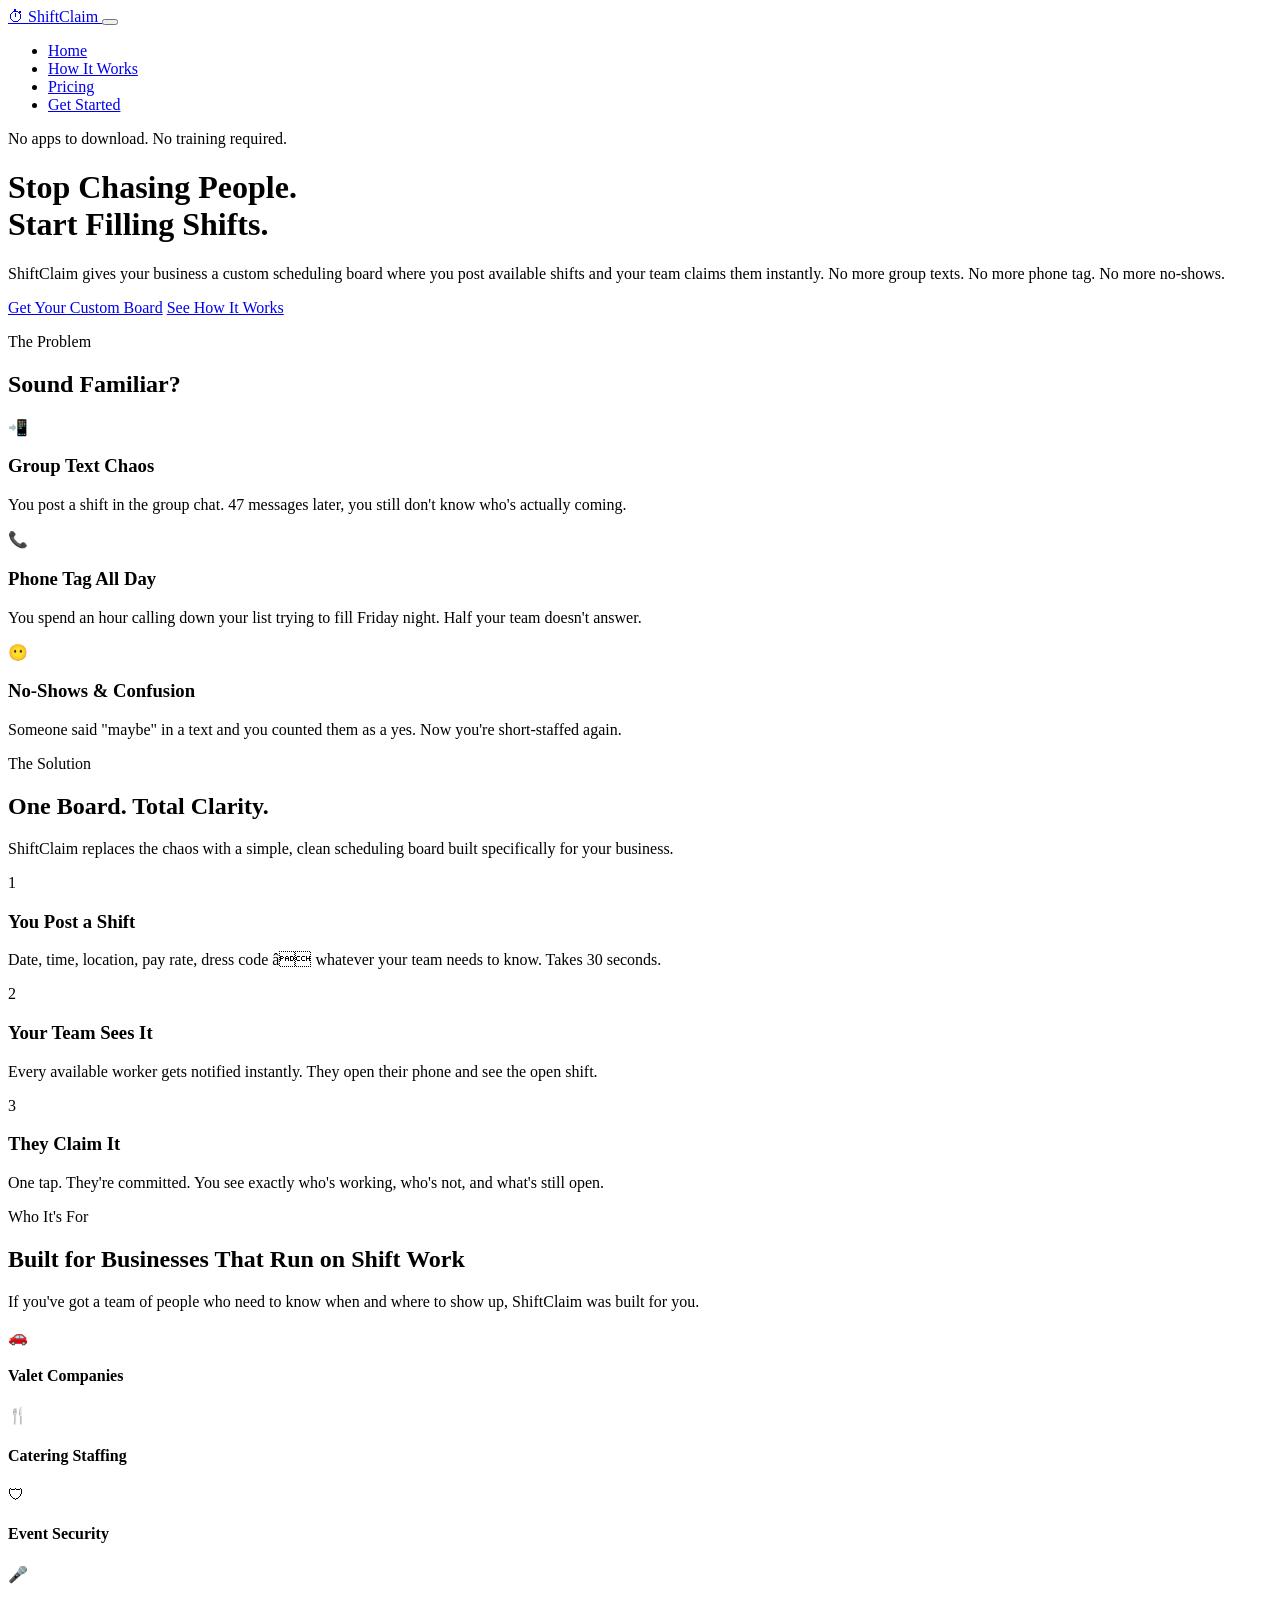
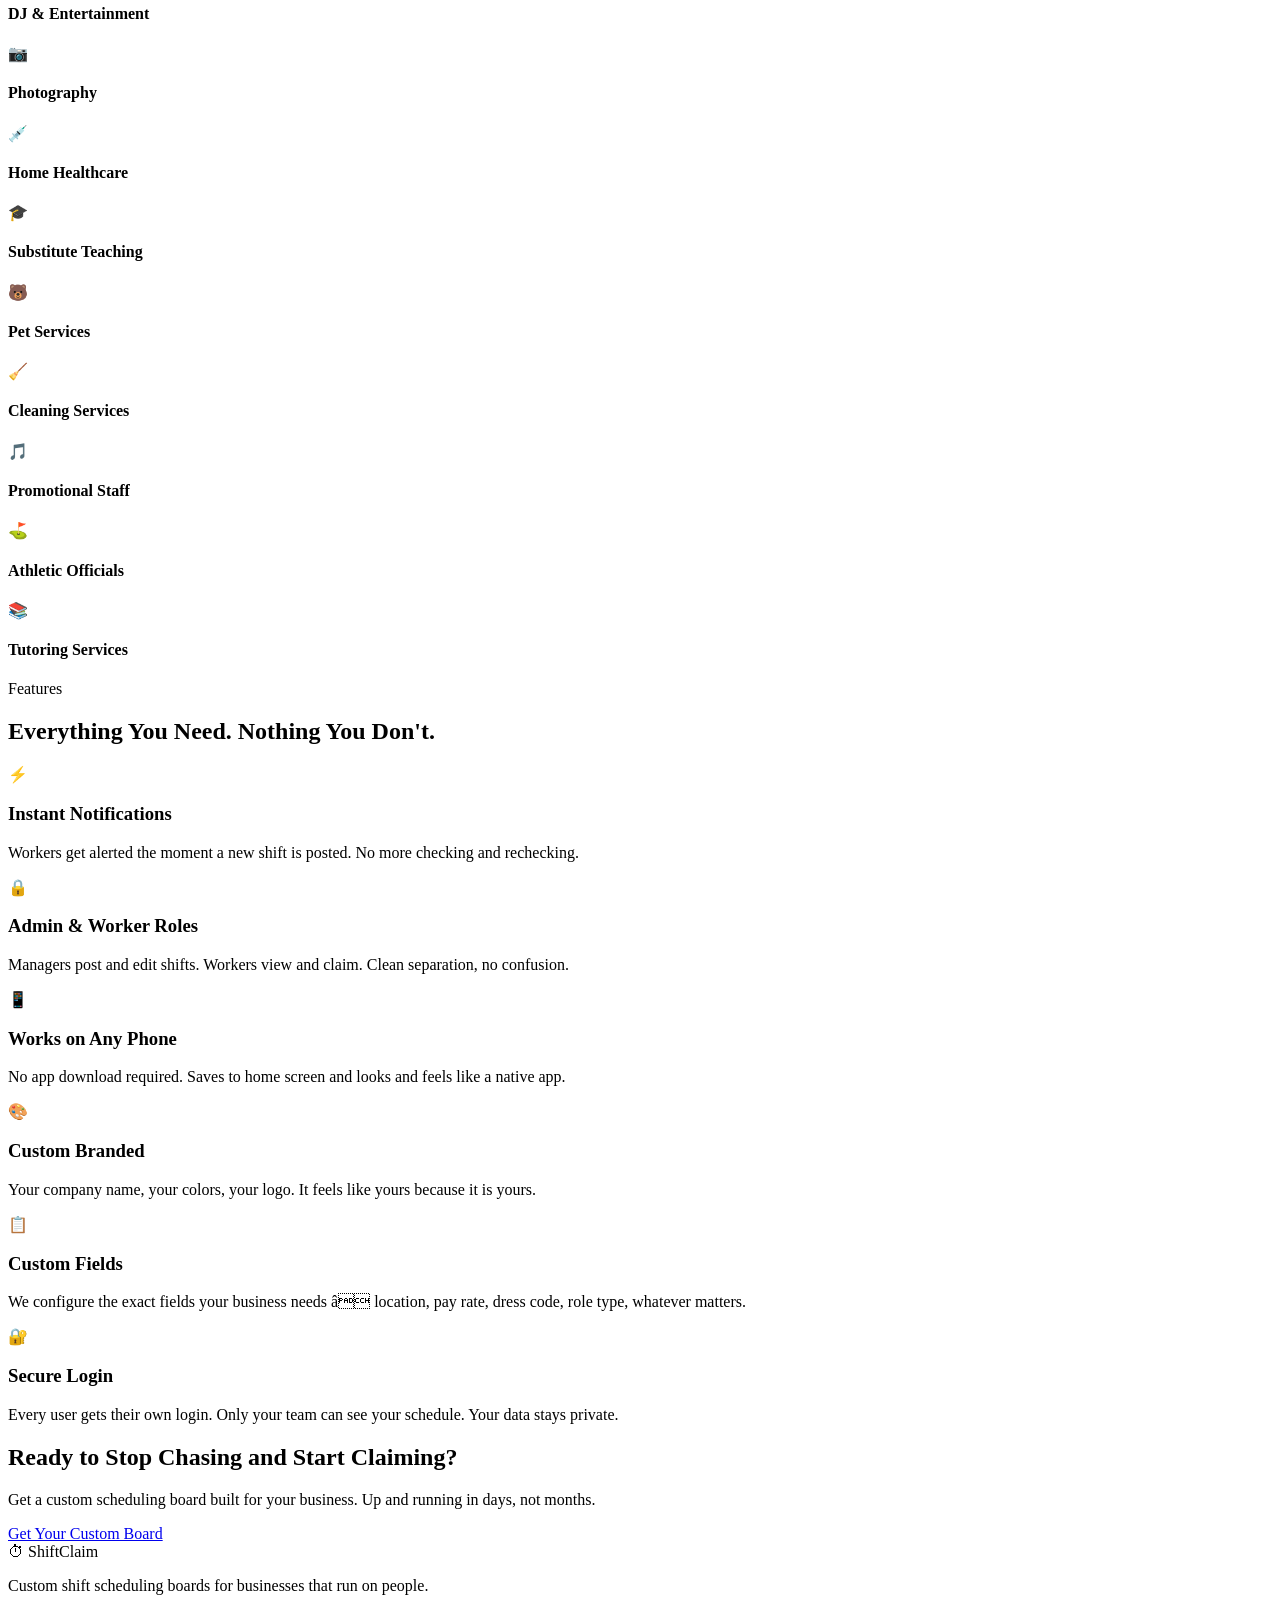
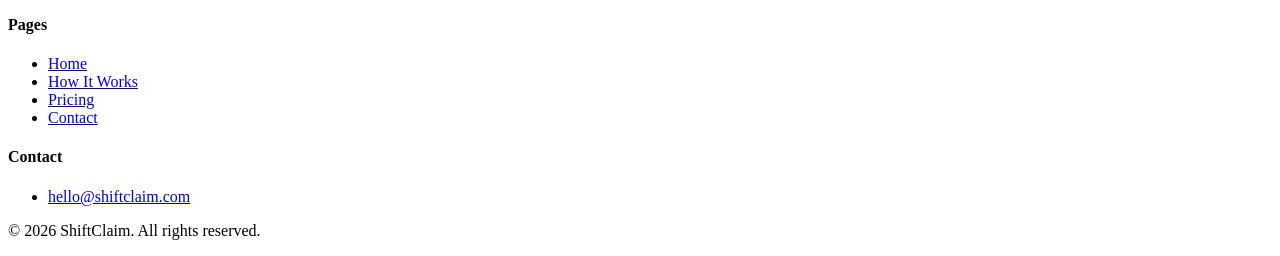
==== index.html @ e27af914 "Add index.html for ShiftClaim website This commit adds a new HTML file for the ShiftClaim website, i" ====
<!DOCTYPE html>
<html lang="en">
<head>
    <meta charset="UTF-8">
    <meta name="viewport" content="width=device-width, initial-scale=1.0">
    <title>ShiftClaim â Custom Shift Scheduling for Your Business</title>
    <meta name="description" content="ShiftClaim gives your business a custom scheduling board where you post available shifts and your team claims them instantly. No more group texts. No more phone tag.">
    <link rel="stylesheet" href="styles.css">
    <link rel="preconnect" href="https://fonts.googleapis.com">
    <link href="https://fonts.googleapis.com/css2?family=Inter:wght@400;500;600;700;800&display=swap" rel="stylesheet">
</head>
<body>

    <!-- Navigation -->
    <nav class="navbar">
        <div class="container nav-container">
            <a href="index.html" class="logo">
                <span class="logo-icon">&#9201;</span> ShiftClaim
            </a>
            <button class="mobile-toggle" aria-label="Toggle menu">
                <span></span><span></span><span></span>
            </button>
            <ul class="nav-links">
                <li><a href="index.html" class="active">Home</a></li>
                <li><a href="how-it-works.html">How It Works</a></li>
                <li><a href="pricing.html">Pricing</a></li>
                <li><a href="contact.html" class="btn btn-nav">Get Started</a></li>
            </ul>
        </div>
    </nav>

    <!-- Hero Section -->
    <header class="hero">
        <div class="container hero-content">
            <p class="hero-badge">No apps to download. No training required.</p>
            <h1>Stop Chasing People.<br>Start Filling Shifts.</h1>
            <p class="hero-subtitle">ShiftClaim gives your business a custom scheduling board where you post available shifts and your team claims them instantly. No more group texts. No more phone tag. No more no-shows.</p>
            <div class="hero-buttons">
                <a href="contact.html" class="btn btn-primary">Get Your Custom Board</a>
                <a href="how-it-works.html" class="btn btn-outline">See How It Works</a>
            </div>
        </div>
    </header>

    <!-- Problem Section -->
    <section class="section problem-section">
        <div class="container">
            <div class="section-header fade-in">
                <p class="section-label">The Problem</p>
                <h2>Sound Familiar?</h2>
            </div>
            <div class="problem-grid fade-in">
                <div class="problem-card">
                    <div class="problem-icon">&#128242;</div>
                    <h3>Group Text Chaos</h3>
                    <p>You post a shift in the group chat. 47 messages later, you still don't know who's actually coming.</p>
                </div>
                <div class="problem-card">
                    <div class="problem-icon">&#128222;</div>
                    <h3>Phone Tag All Day</h3>
                    <p>You spend an hour calling down your list trying to fill Friday night. Half your team doesn't answer.</p>
                </div>
                <div class="problem-card">
                    <div class="problem-icon">&#128566;</div>
                    <h3>No-Shows & Confusion</h3>
                    <p>Someone said "maybe" in a text and you counted them as a yes. Now you're short-staffed again.</p>
                </div>
            </div>
        </div>
    </section>

    <!-- Solution Section -->
    <section class="section solution-section">
        <div class="container">
            <div class="section-header fade-in">
                <p class="section-label">The Solution</p>
                <h2>One Board. Total Clarity.</h2>
                <p class="section-subtitle">ShiftClaim replaces the chaos with a simple, clean scheduling board built specifically for your business.</p>
            </div>
            <div class="solution-grid fade-in">
                <div class="solution-card">
                    <div class="solution-number">1</div>
                    <h3>You Post a Shift</h3>
                    <p>Date, time, location, pay rate, dress code â whatever your team needs to know. Takes 30 seconds.</p>
                </div>
                <div class="solution-card">
                    <div class="solution-number">2</div>
                    <h3>Your Team Sees It</h3>
                    <p>Every available worker gets notified instantly. They open their phone and see the open shift.</p>
                </div>
                <div class="solution-card">
                    <div class="solution-number">3</div>
                    <h3>They Claim It</h3>
                    <p>One tap. They're committed. You see exactly who's working, who's not, and what's still open.</p>
                </div>
            </div>
        </div>
    </section>

    <!-- Industries Section -->
    <section class="section industries-section">
        <div class="container">
            <div class="section-header fade-in">
                <p class="section-label">Who It's For</p>
                <h2>Built for Businesses That Run on Shift Work</h2>
                <p class="section-subtitle">If you've got a team of people who need to know when and where to show up, ShiftClaim was built for you.</p>
            </div>
            <div class="industries-grid fade-in">
                <div class="industry-card">
                    <span class="industry-icon">&#128663;</span>
                    <h4>Valet Companies</h4>
                </div>
                <div class="industry-card">
                    <span class="industry-icon">&#127860;</span>
                    <h4>Catering Staffing</h4>
                </div>
                <div class="industry-card">
                    <span class="industry-icon">&#128737;</span>
                    <h4>Event Security</h4>
                </div>
                <div class="industry-card">
                    <span class="industry-icon">&#127908;</span>
                    <h4>DJ &amp; Entertainment</h4>
                </div>
                <div class="industry-card">
                    <span class="industry-icon">&#128247;</span>
                    <h4>Photography</h4>
                </div>
                <div class="industry-card">
                    <span class="industry-icon">&#128137;</span>
                    <h4>Home Healthcare</h4>
                </div>
                <div class="industry-card">
                    <span class="industry-icon">&#127891;</span>
                    <h4>Substitute Teaching</h4>
                </div>
                <div class="industry-card">
                    <span class="industry-icon">&#128059;</span>
                    <h4>Pet Services</h4>
                </div>
                <div class="industry-card">
                    <span class="industry-icon">&#129529;</span>
                    <h4>Cleaning Services</h4>
                </div>
                <div class="industry-card">
                    <span class="industry-icon">&#127925;</span>
                    <h4>Promotional Staff</h4>
                </div>
                <div class="industry-card">
                    <span class="industry-icon">&#9971;</span>
                    <h4>Athletic Officials</h4>
                </div>
                <div class="industry-card">
                    <span class="industry-icon">&#128218;</span>
                    <h4>Tutoring Services</h4>
                </div>
            </div>
        </div>
    </section>

    <!-- Features Section -->
    <section class="section features-section">
        <div class="container">
            <div class="section-header fade-in">
                <p class="section-label">Features</p>
                <h2>Everything You Need. Nothing You Don't.</h2>
            </div>
            <div class="features-grid fade-in">
                <div class="feature-card">
                    <div class="feature-icon">&#9889;</div>
                    <h3>Instant Notifications</h3>
                    <p>Workers get alerted the moment a new shift is posted. No more checking and rechecking.</p>
                </div>
                <div class="feature-card">
                    <div class="feature-icon">&#128274;</div>
                    <h3>Admin &amp; Worker Roles</h3>
                    <p>Managers post and edit shifts. Workers view and claim. Clean separation, no confusion.</p>
                </div>
                <div class="feature-card">
                    <div class="feature-icon">&#128241;</div>
                    <h3>Works on Any Phone</h3>
                    <p>No app download required. Saves to home screen and looks and feels like a native app.</p>
                </div>
                <div class="feature-card">
                    <div class="feature-icon">&#127912;</div>
                    <h3>Custom Branded</h3>
                    <p>Your company name, your colors, your logo. It feels like yours because it is yours.</p>
                </div>
                <div class="feature-card">
                    <div class="feature-icon">&#128203;</div>
                    <h3>Custom Fields</h3>
                    <p>We configure the exact fields your business needs â location, pay rate, dress code, role type, whatever matters.</p>
                </div>
                <div class="feature-card">
                    <div class="feature-icon">&#128272;</div>
                    <h3>Secure Login</h3>
                    <p>Every user gets their own login. Only your team can see your schedule. Your data stays private.</p>
                </div>
            </div>
        </div>
    </section>

    <!-- CTA Section -->
    <section class="section cta-section">
        <div class="container">
            <div class="cta-content fade-in">
                <h2>Ready to Stop Chasing and Start Claiming?</h2>
                <p>Get a custom scheduling board built for your business. Up and running in days, not months.</p>
                <a href="contact.html" class="btn btn-primary btn-large">Get Your Custom Board</a>
            </div>
        </div>
    </section>

    <!-- Footer -->
    <footer class="footer">
        <div class="container">
            <div class="footer-content">
                <div class="footer-brand">
                    <span class="logo-icon">&#9201;</span> ShiftClaim
                    <p class="footer-tagline">Custom shift scheduling boards for businesses that run on people.</p>
                </div>
                <div class="footer-links">
                    <h4>Pages</h4>
                    <ul>
                        <li><a href="index.html">Home</a></li>
                        <li><a href="how-it-works.html">How It Works</a></li>
                        <li><a href="pricing.html">Pricing</a></li>
                        <li><a href="contact.html">Contact</a></li>
                    </ul>
                </div>
                <div class="footer-links">
                    <h4>Contact</h4>
                    <ul>
                        <li><a href="mailto:hello@shiftclaim.com">hello@shiftclaim.com</a></li>
                    </ul>
                </div>
            </div>
            <div class="footer-bottom">
                <p>&copy; 2026 ShiftClaim. All rights reserved.</p>
            </div>
        </div>
    </footer>

    <script src="script.js"></script>
</body>
</html>
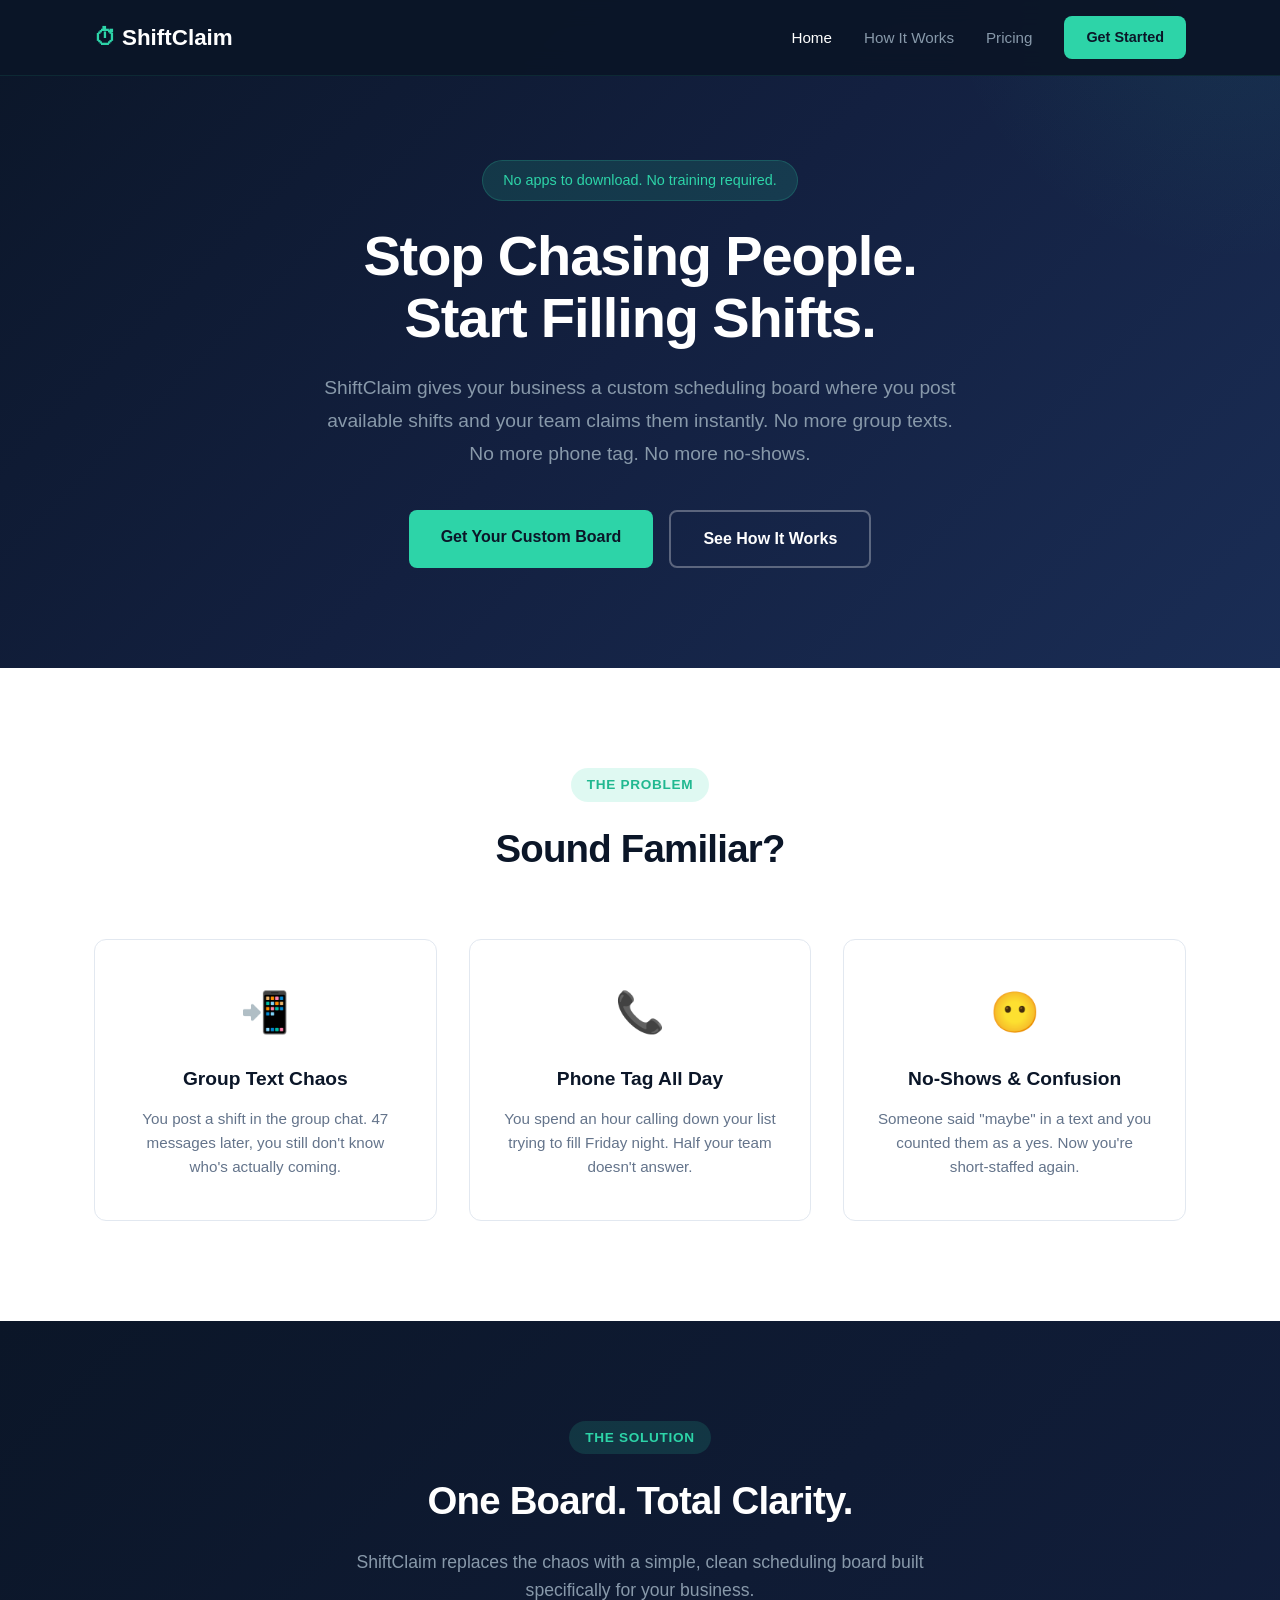
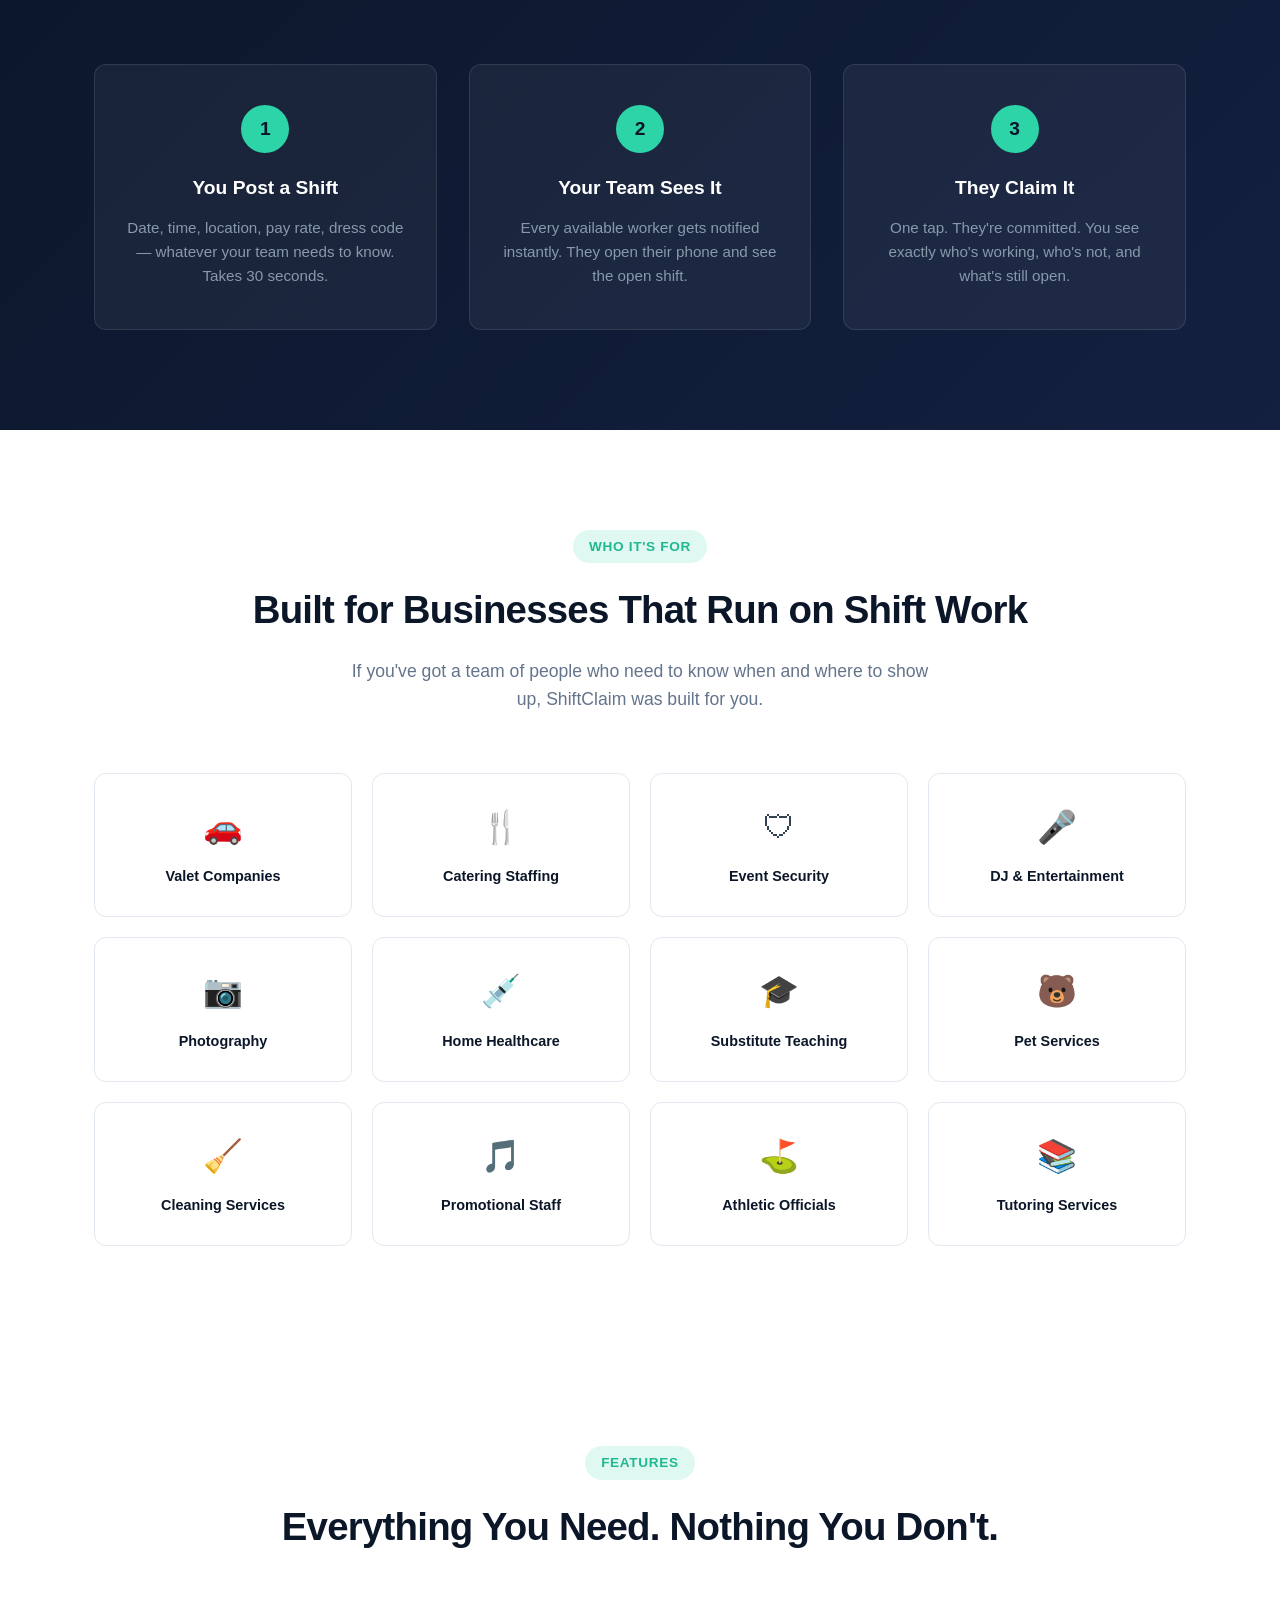
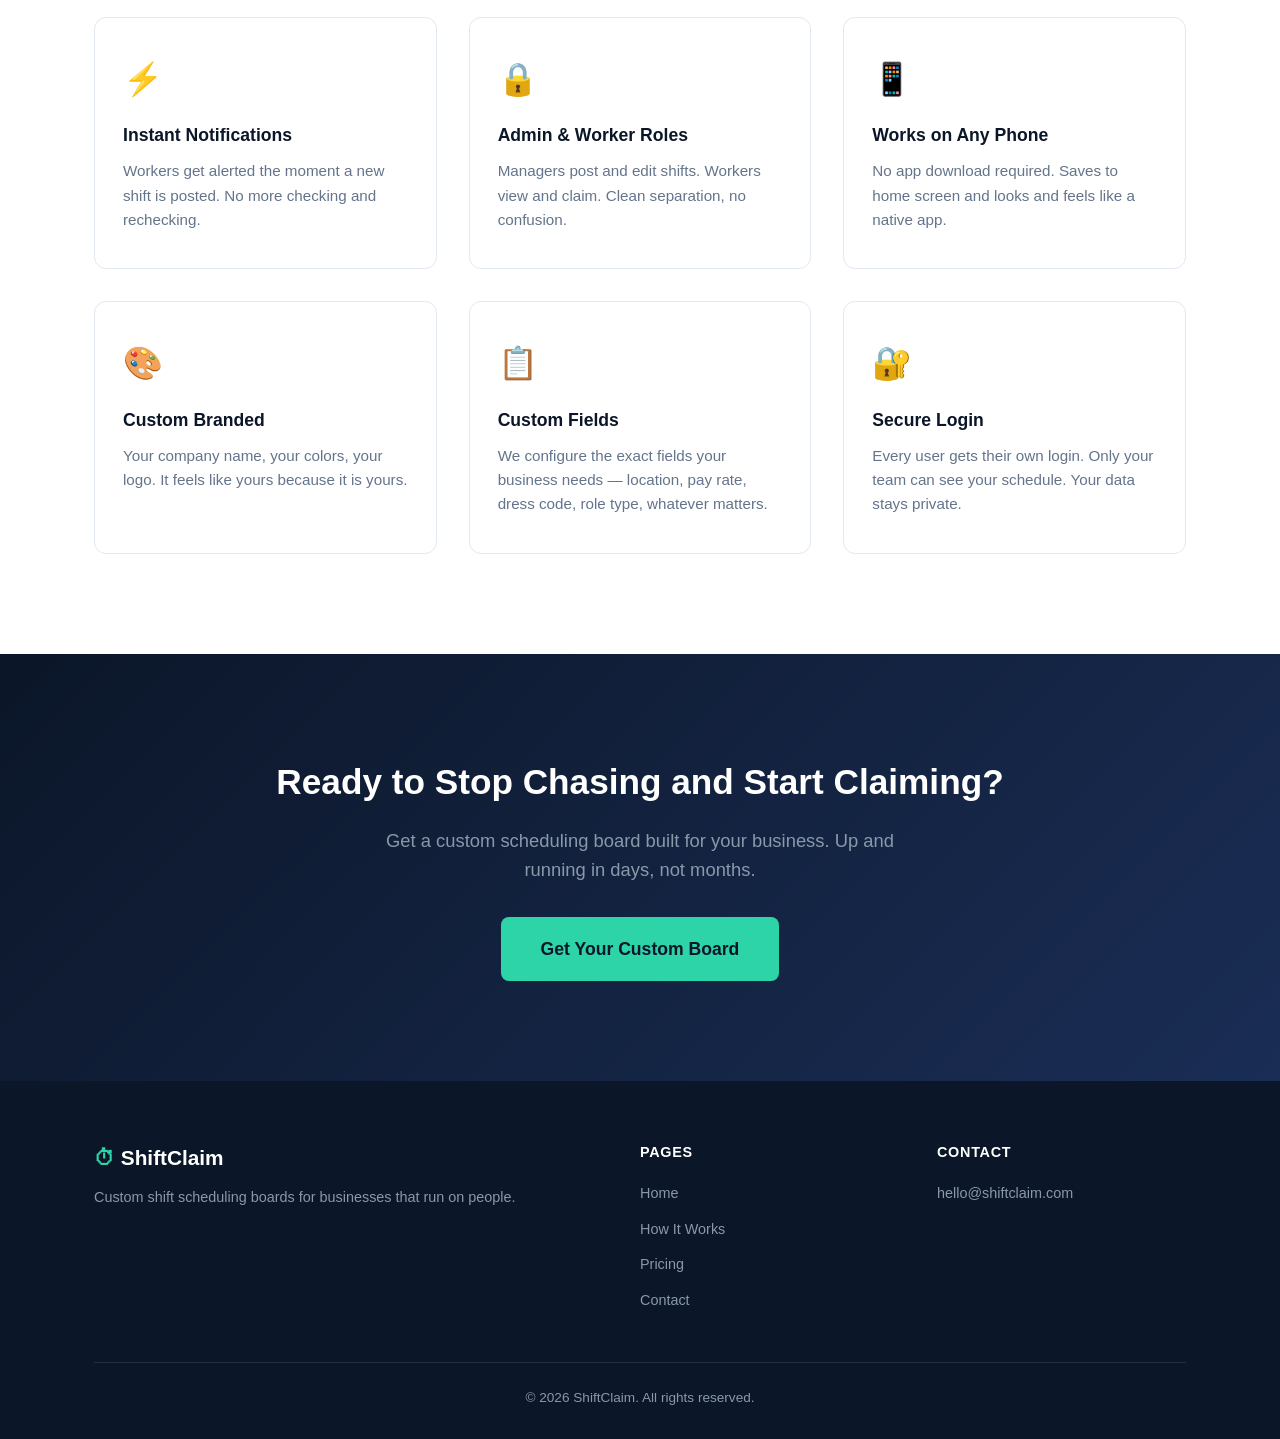
==== commit 53a12ee0: "Replace hyphens with em dashes in index.html" ====
--- a/index.html
+++ b/index.html
@@ -3,7 +3,7 @@
 <head>
     <meta charset="UTF-8">
     <meta name="viewport" content="width=device-width, initial-scale=1.0">
-    <title>ShiftClaim â Custom Shift Scheduling for Your Business</title>
+    <title>ShiftClaim &mdash; Custom Shift Scheduling for Your Business</title>
     <meta name="description" content="ShiftClaim gives your business a custom scheduling board where you post available shifts and your team claims them instantly. No more group texts. No more phone tag.">
     <link rel="stylesheet" href="styles.css">
     <link rel="preconnect" href="https://fonts.googleapis.com">
@@ -81,7 +81,7 @@
                 <div class="solution-card">
                     <div class="solution-number">1</div>
                     <h3>You Post a Shift</h3>
-                    <p>Date, time, location, pay rate, dress code â whatever your team needs to know. Takes 30 seconds.</p>
+                    <p>Date, time, location, pay rate, dress code &mdash; whatever your team needs to know. Takes 30 seconds.</p>
                 </div>
                 <div class="solution-card">
                     <div class="solution-number">2</div>
@@ -189,7 +189,7 @@
                 <div class="feature-card">
                     <div class="feature-icon">&#128203;</div>
                     <h3>Custom Fields</h3>
-                    <p>We configure the exact fields your business needs â location, pay rate, dress code, role type, whatever matters.</p>
+                    <p>We configure the exact fields your business needs &mdash; location, pay rate, dress code, role type, whatever matters.</p>
                 </div>
                 <div class="feature-card">
                     <div class="feature-icon">&#128272;</div>
--- a/styles.css
+++ b/styles.css
@@ -0,0 +1,1120 @@
+/* =============================================
+   ShiftClaim â Styles
+   Color Scheme: Dark Navy + Teal/Mint Accent
+   ============================================= */
+
+/* Reset & Base */
+*, *::before, *::after {
+    margin: 0;
+    padding: 0;
+    box-sizing: border-box;
+}
+
+:root {
+    --navy: #0b1628;
+    --navy-light: #132040;
+    --navy-mid: #1a2d55;
+    --teal: #2dd4a8;
+    --teal-dark: #20b890;
+    --teal-light: #a0f0d8;
+    --teal-glow: rgba(45, 212, 168, 0.15);
+    --white: #ffffff;
+    --gray-50: #f8fafc;
+    --gray-100: #f1f5f9;
+    --gray-200: #e2e8f0;
+    --gray-300: #cbd5e1;
+    --gray-400: #94a3b8;
+    --gray-500: #64748b;
+    --gray-600: #475569;
+    --gray-700: #334155;
+    --text-light: #c8d6e5;
+    --text-muted: #8899aa;
+    --shadow-sm: 0 1px 3px rgba(0,0,0,0.08);
+    --shadow-md: 0 4px 12px rgba(0,0,0,0.1);
+    --shadow-lg: 0 8px 30px rgba(0,0,0,0.12);
+    --shadow-glow: 0 0 30px rgba(45, 212, 168, 0.2);
+    --radius: 12px;
+    --radius-lg: 20px;
+}
+
+html {
+    scroll-behavior: smooth;
+}
+
+body {
+    font-family: 'Inter', -apple-system, BlinkMacSystemFont, sans-serif;
+    color: var(--gray-700);
+    line-height: 1.6;
+    background: var(--white);
+    -webkit-font-smoothing: antialiased;
+}
+
+.container {
+    max-width: 1140px;
+    margin: 0 auto;
+    padding: 0 24px;
+}
+
+a {
+    text-decoration: none;
+    color: inherit;
+    transition: color 0.2s;
+}
+
+ul {
+    list-style: none;
+}
+
+img {
+    max-width: 100%;
+}
+
+/* ==================
+   Navigation
+   ================== */
+.navbar {
+    position: fixed;
+    top: 0;
+    left: 0;
+    right: 0;
+    z-index: 1000;
+    background: rgba(11, 22, 40, 0.95);
+    backdrop-filter: blur(12px);
+    border-bottom: 1px solid rgba(45, 212, 168, 0.1);
+    padding: 16px 0;
+}
+
+.nav-container {
+    display: flex;
+    align-items: center;
+    justify-content: space-between;
+}
+
+.logo {
+    font-size: 1.4rem;
+    font-weight: 800;
+    color: var(--white);
+    display: flex;
+    align-items: center;
+    gap: 6px;
+}
+
+.logo-icon {
+    color: var(--teal);
+}
+
+.nav-links {
+    display: flex;
+    align-items: center;
+    gap: 32px;
+}
+
+.nav-links a {
+    color: var(--text-muted);
+    font-size: 0.95rem;
+    font-weight: 500;
+    transition: color 0.2s;
+}
+
+.nav-links a:hover,
+.nav-links a.active {
+    color: var(--white);
+}
+
+.btn-nav {
+    background: var(--teal) !important;
+    color: var(--navy) !important;
+    padding: 10px 22px !important;
+    border-radius: 8px !important;
+    font-weight: 600 !important;
+    font-size: 0.9rem !important;
+    transition: background 0.2s, transform 0.2s !important;
+}
+
+.btn-nav:hover {
+    background: var(--teal-dark) !important;
+    transform: translateY(-1px) !important;
+}
+
+/* Mobile Toggle */
+.mobile-toggle {
+    display: none;
+    flex-direction: column;
+    gap: 5px;
+    background: none;
+    border: none;
+    cursor: pointer;
+    padding: 4px;
+}
+
+.mobile-toggle span {
+    display: block;
+    width: 24px;
+    height: 2px;
+    background: var(--white);
+    border-radius: 2px;
+    transition: 0.3s;
+}
+
+/* ==================
+   Buttons
+   ================== */
+.btn {
+    display: inline-block;
+    font-weight: 600;
+    font-size: 1rem;
+    padding: 14px 32px;
+    border-radius: 8px;
+    cursor: pointer;
+    transition: all 0.2s;
+    border: none;
+    text-align: center;
+}
+
+.btn-primary {
+    background: var(--teal);
+    color: var(--navy);
+}
+
+.btn-primary:hover {
+    background: var(--teal-dark);
+    transform: translateY(-2px);
+    box-shadow: var(--shadow-glow);
+}
+
+.btn-outline {
+    background: transparent;
+    color: var(--white);
+    border: 2px solid rgba(255,255,255,0.3);
+}
+
+.btn-outline:hover {
+    border-color: var(--white);
+    background: rgba(255,255,255,0.05);
+}
+
+.btn-large {
+    padding: 18px 40px;
+    font-size: 1.1rem;
+}
+
+.btn-full {
+    width: 100%;
+}
+
+/* ==================
+   Hero Section
+   ================== */
+.hero {
+    background: linear-gradient(135deg, var(--navy) 0%, var(--navy-light) 50%, var(--navy-mid) 100%);
+    padding: 160px 0 100px;
+    text-align: center;
+    position: relative;
+    overflow: hidden;
+}
+
+.hero::before {
+    content: '';
+    position: absolute;
+    top: -50%;
+    right: -20%;
+    width: 600px;
+    height: 600px;
+    background: radial-gradient(circle, rgba(45, 212, 168, 0.08) 0%, transparent 70%);
+    border-radius: 50%;
+}
+
+.hero-content {
+    position: relative;
+    z-index: 1;
+}
+
+.hero-badge {
+    display: inline-block;
+    background: var(--teal-glow);
+    color: var(--teal);
+    padding: 8px 20px;
+    border-radius: 50px;
+    font-size: 0.9rem;
+    font-weight: 500;
+    margin-bottom: 24px;
+    border: 1px solid rgba(45, 212, 168, 0.2);
+}
+
+.hero h1 {
+    font-size: 3.5rem;
+    font-weight: 800;
+    color: var(--white);
+    line-height: 1.1;
+    margin-bottom: 24px;
+    letter-spacing: -0.02em;
+}
+
+.hero-subtitle {
+    font-size: 1.2rem;
+    color: var(--text-muted);
+    max-width: 640px;
+    margin: 0 auto 40px;
+    line-height: 1.7;
+}
+
+.hero-buttons {
+    display: flex;
+    gap: 16px;
+    justify-content: center;
+    flex-wrap: wrap;
+}
+
+/* Page Hero (inner pages) */
+.page-hero {
+    background: linear-gradient(135deg, var(--navy) 0%, var(--navy-light) 100%);
+    padding: 140px 0 70px;
+    text-align: center;
+}
+
+.page-hero h1 {
+    font-size: 2.8rem;
+    font-weight: 800;
+    color: var(--white);
+    margin-bottom: 16px;
+    letter-spacing: -0.02em;
+}
+
+.page-hero .hero-subtitle {
+    font-size: 1.15rem;
+    color: var(--text-muted);
+    max-width: 580px;
+    margin: 0 auto;
+}
+
+.page-hero .hero-badge {
+    margin-bottom: 20px;
+}
+
+/* ==================
+   Sections
+   ================== */
+.section {
+    padding: 100px 0;
+}
+
+.alt-bg {
+    background: var(--gray-50);
+}
+
+.section-header {
+    text-align: center;
+    margin-bottom: 60px;
+}
+
+.section-label {
+    display: inline-block;
+    background: var(--teal-glow);
+    color: var(--teal-dark);
+    padding: 6px 16px;
+    border-radius: 50px;
+    font-size: 0.85rem;
+    font-weight: 600;
+    text-transform: uppercase;
+    letter-spacing: 0.05em;
+    margin-bottom: 16px;
+}
+
+.section-header h2 {
+    font-size: 2.4rem;
+    font-weight: 800;
+    color: var(--navy);
+    letter-spacing: -0.02em;
+    margin-bottom: 16px;
+}
+
+.section-subtitle {
+    font-size: 1.1rem;
+    color: var(--gray-500);
+    max-width: 600px;
+    margin: 0 auto;
+}
+
+/* ==================
+   Problem Section
+   ================== */
+.problem-grid {
+    display: grid;
+    grid-template-columns: repeat(3, 1fr);
+    gap: 32px;
+}
+
+.problem-card {
+    background: var(--white);
+    border: 1px solid var(--gray-200);
+    border-radius: var(--radius);
+    padding: 40px 32px;
+    text-align: center;
+    transition: transform 0.2s, box-shadow 0.2s;
+}
+
+.problem-card:hover {
+    transform: translateY(-4px);
+    box-shadow: var(--shadow-lg);
+}
+
+.problem-icon {
+    font-size: 2.5rem;
+    margin-bottom: 20px;
+}
+
+.problem-card h3 {
+    font-size: 1.2rem;
+    font-weight: 700;
+    color: var(--navy);
+    margin-bottom: 12px;
+}
+
+.problem-card p {
+    color: var(--gray-500);
+    font-size: 0.95rem;
+    line-height: 1.6;
+}
+
+/* ==================
+   Solution Section
+   ================== */
+.solution-section {
+    background: linear-gradient(135deg, var(--navy) 0%, var(--navy-light) 100%);
+}
+
+.solution-section .section-label {
+    background: rgba(45, 212, 168, 0.15);
+    color: var(--teal);
+}
+
+.solution-section .section-header h2 {
+    color: var(--white);
+}
+
+.solution-section .section-subtitle {
+    color: var(--text-muted);
+}
+
+.solution-grid {
+    display: grid;
+    grid-template-columns: repeat(3, 1fr);
+    gap: 32px;
+}
+
+.solution-card {
+    background: rgba(255,255,255,0.05);
+    border: 1px solid rgba(255,255,255,0.1);
+    border-radius: var(--radius);
+    padding: 40px 32px;
+    text-align: center;
+}
+
+.solution-number {
+    display: inline-flex;
+    align-items: center;
+    justify-content: center;
+    width: 48px;
+    height: 48px;
+    background: var(--teal);
+    color: var(--navy);
+    border-radius: 50%;
+    font-size: 1.2rem;
+    font-weight: 800;
+    margin-bottom: 20px;
+}
+
+.solution-card h3 {
+    font-size: 1.2rem;
+    font-weight: 700;
+    color: var(--white);
+    margin-bottom: 12px;
+}
+
+.solution-card p {
+    color: var(--text-muted);
+    font-size: 0.95rem;
+    line-height: 1.6;
+}
+
+/* ==================
+   Industries Section
+   ================== */
+.industries-grid {
+    display: grid;
+    grid-template-columns: repeat(4, 1fr);
+    gap: 20px;
+}
+
+.industry-card {
+    background: var(--white);
+    border: 1px solid var(--gray-200);
+    border-radius: var(--radius);
+    padding: 28px 20px;
+    text-align: center;
+    transition: transform 0.2s, box-shadow 0.2s, border-color 0.2s;
+}
+
+.industry-card:hover {
+    transform: translateY(-3px);
+    box-shadow: var(--shadow-md);
+    border-color: var(--teal);
+}
+
+.industry-icon {
+    font-size: 2rem;
+    display: block;
+    margin-bottom: 12px;
+}
+
+.industry-card h4 {
+    font-size: 0.9rem;
+    font-weight: 600;
+    color: var(--navy);
+}
+
+/* ==================
+   Features Section
+   ================== */
+.features-grid {
+    display: grid;
+    grid-template-columns: repeat(3, 1fr);
+    gap: 32px;
+}
+
+.feature-card {
+    background: var(--white);
+    border: 1px solid var(--gray-200);
+    border-radius: var(--radius);
+    padding: 36px 28px;
+    transition: transform 0.2s, box-shadow 0.2s;
+}
+
+.feature-card:hover {
+    transform: translateY(-3px);
+    box-shadow: var(--shadow-lg);
+}
+
+.feature-icon {
+    font-size: 2rem;
+    margin-bottom: 16px;
+}
+
+.feature-card h3 {
+    font-size: 1.1rem;
+    font-weight: 700;
+    color: var(--navy);
+    margin-bottom: 10px;
+}
+
+.feature-card p {
+    color: var(--gray-500);
+    font-size: 0.95rem;
+    line-height: 1.6;
+}
+
+/* ==================
+   CTA Section
+   ================== */
+.cta-section {
+    background: linear-gradient(135deg, var(--navy) 0%, var(--navy-mid) 100%);
+    text-align: center;
+}
+
+.cta-content h2 {
+    font-size: 2.2rem;
+    font-weight: 800;
+    color: var(--white);
+    margin-bottom: 16px;
+}
+
+.cta-content p {
+    font-size: 1.15rem;
+    color: var(--text-muted);
+    margin-bottom: 32px;
+    max-width: 520px;
+    margin-left: auto;
+    margin-right: auto;
+}
+
+/* ==================
+   Process Timeline (How It Works)
+   ================== */
+.process-timeline {
+    max-width: 740px;
+    margin: 0 auto;
+}
+
+.process-step {
+    display: flex;
+    gap: 32px;
+    margin-bottom: 48px;
+    align-items: flex-start;
+}
+
+.step-number {
+    flex-shrink: 0;
+    font-size: 2.5rem;
+    font-weight: 800;
+    color: var(--teal);
+    line-height: 1;
+    opacity: 0.3;
+    min-width: 60px;
+}
+
+.step-content h2 {
+    font-size: 1.5rem;
+    font-weight: 700;
+    color: var(--navy);
+    margin-bottom: 12px;
+}
+
+.step-content p {
+    color: var(--gray-500);
+    font-size: 1rem;
+    line-height: 1.7;
+    margin-bottom: 16px;
+}
+
+.step-detail {
+    background: var(--gray-50);
+    border-left: 3px solid var(--teal);
+    padding: 16px 20px;
+    border-radius: 0 8px 8px 0;
+    font-size: 0.9rem;
+    color: var(--gray-600);
+    line-height: 1.6;
+}
+
+.step-detail strong {
+    color: var(--navy);
+}
+
+/* ==================
+   Two-Column Views (How It Works)
+   ================== */
+.two-col {
+    display: grid;
+    grid-template-columns: 1fr 1fr;
+    gap: 32px;
+    max-width: 800px;
+    margin: 0 auto;
+}
+
+.view-card {
+    background: var(--white);
+    border: 1px solid var(--gray-200);
+    border-radius: var(--radius);
+    overflow: hidden;
+}
+
+.view-card-header {
+    padding: 20px 28px;
+    font-size: 1.1rem;
+}
+
+.view-card-header.manager {
+    background: var(--navy);
+    color: var(--white);
+}
+
+.view-card-header.worker {
+    background: var(--teal);
+    color: var(--navy);
+}
+
+.view-card-header h3 {
+    font-weight: 700;
+    font-size: 1.05rem;
+}
+
+.view-list {
+    padding: 24px 28px;
+}
+
+.view-list li {
+    padding: 10px 0;
+    border-bottom: 1px solid var(--gray-100);
+    color: var(--gray-600);
+    font-size: 0.95rem;
+}
+
+.view-list li:last-child {
+    border-bottom: none;
+}
+
+/* ==================
+   Pricing
+   ================== */
+.pricing-grid {
+    display: grid;
+    grid-template-columns: 1fr 1fr;
+    gap: 32px;
+    max-width: 800px;
+    margin: 0 auto;
+}
+
+.pricing-card {
+    background: var(--white);
+    border: 1px solid var(--gray-200);
+    border-radius: var(--radius-lg);
+    padding: 48px 40px;
+    text-align: center;
+    position: relative;
+    transition: transform 0.2s, box-shadow 0.2s;
+}
+
+.pricing-card:hover {
+    transform: translateY(-4px);
+    box-shadow: var(--shadow-lg);
+}
+
+.pricing-card.featured {
+    border: 2px solid var(--teal);
+    box-shadow: var(--shadow-glow);
+}
+
+.pricing-badge {
+    position: absolute;
+    top: -14px;
+    left: 50%;
+    transform: translateX(-50%);
+    background: var(--teal);
+    color: var(--navy);
+    padding: 6px 20px;
+    border-radius: 50px;
+    font-size: 0.8rem;
+    font-weight: 700;
+    text-transform: uppercase;
+    letter-spacing: 0.05em;
+}
+
+.pricing-card-header h3 {
+    font-size: 1.3rem;
+    font-weight: 700;
+    color: var(--navy);
+    margin-bottom: 4px;
+}
+
+.pricing-desc {
+    color: var(--gray-400);
+    font-size: 0.9rem;
+    margin-bottom: 24px;
+}
+
+.pricing-amount {
+    margin-bottom: 32px;
+}
+
+.price {
+    font-size: 3.5rem;
+    font-weight: 800;
+    color: var(--navy);
+    letter-spacing: -0.03em;
+}
+
+.price-period {
+    font-size: 1.1rem;
+    color: var(--gray-400);
+    font-weight: 500;
+}
+
+.pricing-features {
+    text-align: left;
+    margin-bottom: 32px;
+}
+
+.pricing-features li {
+    padding: 10px 0;
+    border-bottom: 1px solid var(--gray-100);
+    color: var(--gray-600);
+    font-size: 0.95rem;
+}
+
+.pricing-features li:last-child {
+    border-bottom: none;
+}
+
+/* ==================
+   FAQ
+   ================== */
+.faq-list {
+    max-width: 720px;
+    margin: 0 auto;
+}
+
+.faq-item {
+    border: 1px solid var(--gray-200);
+    border-radius: var(--radius);
+    margin-bottom: 12px;
+    overflow: hidden;
+    background: var(--white);
+}
+
+.faq-question {
+    width: 100%;
+    padding: 20px 24px;
+    background: none;
+    border: none;
+    text-align: left;
+    font-size: 1.05rem;
+    font-weight: 600;
+    color: var(--navy);
+    cursor: pointer;
+    display: flex;
+    justify-content: space-between;
+    align-items: center;
+    font-family: inherit;
+    transition: background 0.2s;
+}
+
+.faq-question:hover {
+    background: var(--gray-50);
+}
+
+.faq-toggle {
+    font-size: 1.4rem;
+    color: var(--teal);
+    font-weight: 400;
+    transition: transform 0.3s;
+}
+
+.faq-item.open .faq-toggle {
+    transform: rotate(45deg);
+}
+
+.faq-answer {
+    max-height: 0;
+    overflow: hidden;
+    transition: max-height 0.3s ease, padding 0.3s ease;
+}
+
+.faq-item.open .faq-answer {
+    max-height: 300px;
+}
+
+.faq-answer p {
+    padding: 0 24px 20px;
+    color: var(--gray-500);
+    font-size: 0.95rem;
+    line-height: 1.7;
+}
+
+/* ==================
+   Contact
+   ================== */
+.contact-grid {
+    display: grid;
+    grid-template-columns: 1.2fr 0.8fr;
+    gap: 48px;
+    align-items: start;
+}
+
+.contact-form {
+    background: var(--white);
+    border: 1px solid var(--gray-200);
+    border-radius: var(--radius-lg);
+    padding: 40px;
+}
+
+.form-group {
+    margin-bottom: 24px;
+}
+
+.form-group label {
+    display: block;
+    font-size: 0.9rem;
+    font-weight: 600;
+    color: var(--navy);
+    margin-bottom: 8px;
+}
+
+.form-group input,
+.form-group select,
+.form-group textarea {
+    width: 100%;
+    padding: 14px 16px;
+    border: 1px solid var(--gray-200);
+    border-radius: 8px;
+    font-size: 1rem;
+    font-family: inherit;
+    color: var(--gray-700);
+    transition: border-color 0.2s, box-shadow 0.2s;
+    background: var(--gray-50);
+}
+
+.form-group input:focus,
+.form-group select:focus,
+.form-group textarea:focus {
+    outline: none;
+    border-color: var(--teal);
+    box-shadow: 0 0 0 3px var(--teal-glow);
+    background: var(--white);
+}
+
+.form-group textarea {
+    resize: vertical;
+}
+
+.sidebar-card {
+    background: var(--gray-50);
+    border: 1px solid var(--gray-200);
+    border-radius: var(--radius);
+    padding: 32px;
+    margin-bottom: 24px;
+}
+
+.sidebar-card h3 {
+    font-size: 1.15rem;
+    font-weight: 700;
+    color: var(--navy);
+    margin-bottom: 20px;
+}
+
+.sidebar-card p {
+    color: var(--gray-500);
+    font-size: 0.95rem;
+}
+
+.next-steps {
+    display: flex;
+    flex-direction: column;
+    gap: 20px;
+}
+
+.next-step {
+    display: flex;
+    gap: 16px;
+    align-items: flex-start;
+}
+
+.next-step-num {
+    flex-shrink: 0;
+    width: 32px;
+    height: 32px;
+    background: var(--teal);
+    color: var(--navy);
+    border-radius: 50%;
+    display: flex;
+    align-items: center;
+    justify-content: center;
+    font-weight: 700;
+    font-size: 0.85rem;
+}
+
+.next-step strong {
+    display: block;
+    color: var(--navy);
+    font-size: 0.95rem;
+    margin-bottom: 4px;
+}
+
+.next-step p {
+    font-size: 0.85rem;
+    color: var(--gray-500);
+    line-height: 1.5;
+}
+
+.email-link {
+    display: inline-block;
+    color: var(--teal-dark);
+    font-weight: 600;
+    margin-top: 8px;
+    border-bottom: 2px solid var(--teal);
+    padding-bottom: 2px;
+}
+
+/* ==================
+   Footer
+   ================== */
+.footer {
+    background: var(--navy);
+    padding: 60px 0 30px;
+}
+
+.footer-content {
+    display: grid;
+    grid-template-columns: 2fr 1fr 1fr;
+    gap: 48px;
+    margin-bottom: 40px;
+}
+
+.footer-brand {
+    font-size: 1.3rem;
+    font-weight: 800;
+    color: var(--white);
+}
+
+.footer-tagline {
+    font-size: 0.9rem;
+    color: var(--text-muted);
+    margin-top: 12px;
+    font-weight: 400;
+}
+
+.footer-links h4 {
+    color: var(--white);
+    font-size: 0.9rem;
+    font-weight: 600;
+    margin-bottom: 16px;
+    text-transform: uppercase;
+    letter-spacing: 0.05em;
+}
+
+.footer-links li {
+    margin-bottom: 10px;
+}
+
+.footer-links a {
+    color: var(--text-muted);
+    font-size: 0.9rem;
+    transition: color 0.2s;
+}
+
+.footer-links a:hover {
+    color: var(--teal);
+}
+
+.footer-bottom {
+    border-top: 1px solid rgba(255,255,255,0.1);
+    padding-top: 24px;
+    text-align: center;
+}
+
+.footer-bottom p {
+    color: var(--text-muted);
+    font-size: 0.85rem;
+}
+
+/* ==================
+   Animations
+   ================== */
+.fade-in {
+    opacity: 0;
+    transform: translateY(24px);
+    transition: opacity 0.6s ease, transform 0.6s ease;
+}
+
+.fade-in.visible {
+    opacity: 1;
+    transform: translateY(0);
+}
+
+/* ==================
+   Responsive
+   ================== */
+@media (max-width: 768px) {
+    .mobile-toggle {
+        display: flex;
+    }
+
+    .nav-links {
+        display: none;
+        position: absolute;
+        top: 100%;
+        left: 0;
+        right: 0;
+        background: var(--navy);
+        flex-direction: column;
+        padding: 24px;
+        gap: 16px;
+        border-top: 1px solid rgba(255,255,255,0.1);
+    }
+
+    .nav-links.open {
+        display: flex;
+    }
+
+    .hero {
+        padding: 130px 0 70px;
+    }
+
+    .hero h1 {
+        font-size: 2.2rem;
+    }
+
+    .hero-subtitle {
+        font-size: 1rem;
+    }
+
+    .page-hero {
+        padding: 120px 0 50px;
+    }
+
+    .page-hero h1 {
+        font-size: 2rem;
+    }
+
+    .section {
+        padding: 60px 0;
+    }
+
+    .section-header h2 {
+        font-size: 1.8rem;
+    }
+
+    .problem-grid,
+    .solution-grid,
+    .features-grid {
+        grid-template-columns: 1fr;
+        gap: 20px;
+    }
+
+    .industries-grid {
+        grid-template-columns: repeat(2, 1fr);
+        gap: 12px;
+    }
+
+    .pricing-grid {
+        grid-template-columns: 1fr;
+    }
+
+    .two-col {
+        grid-template-columns: 1fr;
+    }
+
+    .contact-grid {
+        grid-template-columns: 1fr;
+    }
+
+    .footer-content {
+        grid-template-columns: 1fr;
+        gap: 32px;
+    }
+
+    .process-step {
+        flex-direction: column;
+        gap: 12px;
+    }
+
+    .step-number {
+        font-size: 2rem;
+    }
+
+    .cta-content h2 {
+        font-size: 1.6rem;
+    }
+
+    .hero-buttons {
+        flex-direction: column;
+        align-items: center;
+    }
+}
+
+@media (max-width: 480px) {
+    .hero h1 {
+        font-size: 1.8rem;
+    }
+
+    .industries-grid {
+        grid-template-columns: repeat(2, 1fr);
+    }
+
+    .contact-form {
+        padding: 24px;
+    }
+
+    .pricing-card {
+        padding: 32px 24px;
+    }
+}
